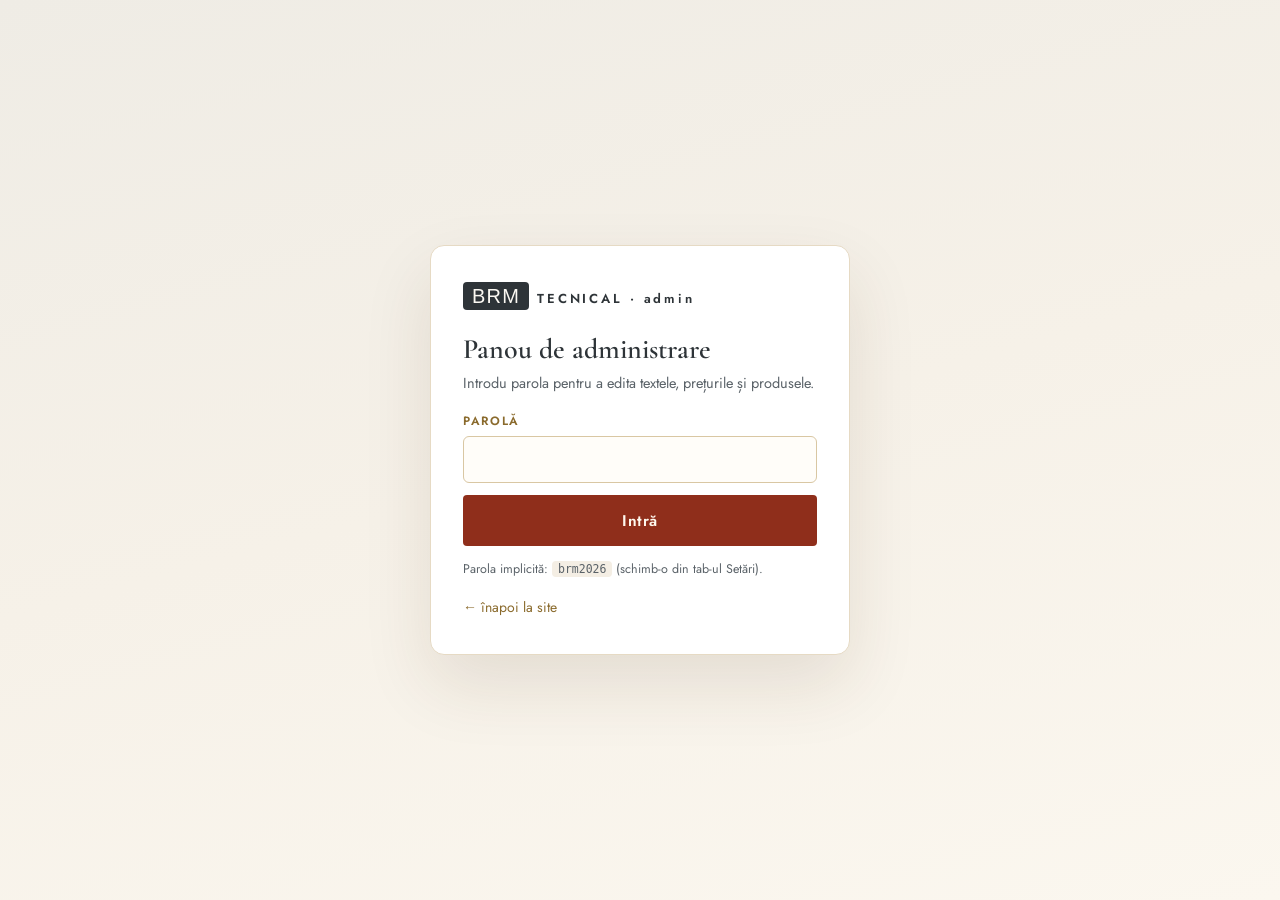
==== admin.html @ 23911bcc "Add files via upload" ====
<!DOCTYPE html>
<html lang="ro">
<head>
<meta charset="UTF-8">
<meta name="viewport" content="width=device-width, initial-scale=1.0">
<title>Admin – BRM TECNICAL</title>
<link rel="icon" type="image/png" href="images/favicon.png">
<link rel="preconnect" href="https://fonts.googleapis.com">
<link rel="preconnect" href="https://fonts.gstatic.com" crossorigin>
<link href="https://fonts.googleapis.com/css2?family=Cormorant+Garamond:ital,wght@0,500;0,600;1,500&family=Jost:wght@400;500;600&display=swap" rel="stylesheet">
<link rel="stylesheet" href="css/admin.css">
</head>
<body>

<!-- LOGIN -->
<div class="login" id="loginView">
  <div class="login-card">
    <div class="logo"><span class="logo-mark">BRM</span><span class="logo-txt">TECNICAL · admin</span></div>
    <h1>Panou de administrare</h1>
    <p class="muted">Introdu parola pentru a edita textele, prețurile și produsele.</p>
    <form id="loginForm">
      <label class="fld">
        <span>Parolă</span>
        <input type="password" id="loginPass" autocomplete="current-password" required>
      </label>
      <button class="btn" type="submit">Intră</button>
      <p class="err" id="loginErr" hidden>Parolă greșită.</p>
    </form>
    <p class="hint">Parola implicită: <code>brm2026</code> (schimb-o din tab-ul Setări).</p>
    <a class="back" href="index.html">← înapoi la site</a>
  </div>
</div>

<!-- PANOU -->
<div class="app" id="appView" hidden>
  <header class="top">
    <div class="logo"><span class="logo-mark">BRM</span><span class="logo-txt">TECNICAL · admin</span></div>
    <nav class="tabs" id="tabs">
      <button class="tab is-on" data-tab="settings">Setări</button>
      <button class="tab" data-tab="products">Produse &amp; prețuri</button>
      <button class="tab" data-tab="preview">Previzualizare</button>
    </nav>
    <div class="top-r">
      <a class="link" href="index.html" target="_blank" rel="noopener">Vezi site-ul ↗</a>
      <button class="btn-sm" id="btnLogout">Ieși</button>
    </div>
  </header>

  <main>
    <!-- SETĂRI -->
    <section class="pane is-on" id="pane-settings">
      <div class="pane-head">
        <h2>Texte &amp; setări</h2>
        <div class="pane-actions">
          <button class="btn-sm ghost" id="btnResetSettings">Resetează textele</button>
          <button class="btn-sm" id="btnSaveSettings">Salvează setările</button>
        </div>
      </div>

      <div class="grid2">
        <label class="fld"><span>Email comenzi</span><input type="email" id="s_email"></label>
        <label class="fld"><span>Oraș</span><input type="text" id="s_city"></label>
        <label class="fld"><span>Județ</span><input type="text" id="s_county"></label>
        <label class="fld"><span>Țară</span><input type="text" id="s_country"></label>
        <label class="fld"><span>Program</span><input type="text" id="s_program"></label>
        <label class="fld"><span>Preț de la (afișat)</span><input type="text" id="s_priceFrom"></label>
        <label class="fld span2"><span>Bandă sus ({email} = adresa)</span><input type="text" id="s_band"></label>
        <label class="fld span2"><span>Lead hero</span><textarea id="s_heroLead" rows="2"></textarea></label>
        <label class="fld"><span>Preview caption</span><input type="text" id="s_previewCaption"></label>
        <label class="fld"><span>Text implicit banner (nume)</span><input type="text" id="s_customNameDefault"></label>
        <label class="fld"><span>Text implicit curbat (jos)</span><input type="text" id="s_customBottomDefault"></label>
        <label class="fld"><span>Prefix subiect email</span><input type="text" id="s_orderSubjectPrefix"></label>
      </div>

      <h3>Parolă admin</h3>
      <div class="grid2">
        <label class="fld"><span>Parolă nouă</span><input type="text" id="newPass" placeholder="lasă gol ca să nu schimbi"></label>
        <div class="fld"><span>&nbsp;</span><button class="btn-sm" id="btnChangePass">Schimbă parola</button></div>
      </div>

      <h3>Export / import</h3>
      <div class="row">
        <button class="btn-sm" id="btnExport">⬇ Descarcă data.js (pentru GitHub)</button>
        <label class="btn-sm file-btn">⬆ Importă data.js<input type="file" id="importFile" accept=".js,application/json,.json" hidden></label>
        <button class="btn-sm danger" id="btnWipe">Șterge modificările locale</button>
      </div>
      <p class="hint">Modificările se salvează imediat în browser (localStorage) și se văd pe site. Pentru GitHub Pages, descarcă <code>data.js</code> și înlocuiește fișierul din repo, apoi commit.</p>
    </section>

    <!-- PRODUSE -->
    <section class="pane" id="pane-products">
      <div class="pane-head">
        <h2>Produse &amp; prețuri <span class="count" id="prodCount"></span></h2>
        <div class="pane-actions">
          <button class="btn-sm" id="btnAddProd">+ Produs nou</button>
          <button class="btn-sm" id="btnSaveProd">Salvează toate</button>
        </div>
      </div>
      <div class="prod-list" id="prodList"><!-- din JS --></div>
    </section>

    <!-- PREVIZUALIZARE -->
    <section class="pane" id="pane-preview">
      <div class="pane-head"><h2>Previzualizare rapidă</h2></div>
      <p class="muted">Așa arată personalizatorul de pe site (banner + text curbat jos). Editează textele în tab-ul Setări.</p>
      <div class="pv-box">
        <div class="pv-stage" id="pvStage">
          <img id="pvImg" src="images/coronita-model.png" alt="preview">
          <span class="pv-banner" id="pvBanner">NUMELE TĂU</span>
          <svg class="pv-curve" viewBox="0 0 1000 1000" preserveAspectRatio="xMidYMid meet" aria-hidden="true">
            <defs><path id="pvCurvePath" d="M 320,700 Q 500,860 680,700" fill="none"></path></defs>
            <text class="pv-curve-text" id="pvCurveText">
              <textPath href="#pvCurvePath" startOffset="50%" text-anchor="middle">SĂRBĂTORI FERICITE</textPath>
            </text>
          </svg>
        </div>
      </div>
    </section>
  </main>

  <div class="toast" id="toast" hidden></div>
</div>

<script src="data.js"></script>
<script src="js/admin.js"></script>
</body>
</html>
---- css/admin.css ----
/* BRM TECNICAL — panou admin */
:root{
  --ink:#2E3438;--muted:#5A6268;--red:#8F2E1B;--red-dark:#6f2314;
  --gold:#B89470;--goldtxt:#8A6A2C;--line:#E6DAC4;--line2:#D9C7A3;
  --ivory:#FBF8F2;--sand:#F4EEE4;--radius:6px;--maxw:1100px;
}
*{box-sizing:border-box}
body{
  margin:0;font-family:'Jost',sans-serif;color:var(--ink);
  background:linear-gradient(165deg,#efece5,#f6f1e8 50%,#fbf7ef);
  min-height:100vh;
}
img{max-width:100%;display:block}
code{background:var(--sand);padding:1px 6px;border-radius:4px;font-size:.92em}

.logo{display:flex;align-items:baseline;gap:8px;text-decoration:none}
.logo-mark{
  font-family:'Saira Stencil One',sans-serif;font-size:20px;
  background:var(--ink);color:var(--ivory);padding:3px 9px 2px;border-radius:4px;
  letter-spacing:.06em;
}
.logo-txt{font-weight:600;letter-spacing:.22em;font-size:13px;color:var(--ink)}

/* ---------- login ---------- */
.login{min-height:100vh;display:flex;align-items:center;justify-content:center;padding:24px}
.login-card{
  width:100%;max-width:420px;background:#fff;border:1px solid var(--line);
  border-radius:14px;padding:36px 32px;box-shadow:0 30px 70px #462d141c;
}
.login-card h1{font-family:'Cormorant Garamond',serif;font-weight:600;font-size:28px;margin:22px 0 6px}
.muted{color:var(--muted);font-size:14.5px;line-height:1.5;margin:0 0 18px}
.hint{font-size:12.5px;color:var(--muted);margin:14px 0 0;line-height:1.5}
.err{color:var(--red);font-size:13.5px;margin:8px 0 0}
.back{display:inline-block;margin-top:18px;font-size:14px;color:var(--goldtxt);text-decoration:none}
.back:hover{color:var(--red)}

.fld{display:flex;flex-direction:column;gap:6px;margin-bottom:12px}
.fld > span{font-size:12px;letter-spacing:.14em;text-transform:uppercase;color:var(--goldtxt);font-weight:600}
.fld input,.fld select,.fld textarea{
  font-family:'Jost',sans-serif;font-size:15.5px;color:var(--ink);
  border:1px solid var(--line2);border-radius:var(--radius);
  padding:11px 13px;background:#fffdf9;outline:none;transition:.2s;width:100%;
}
.fld input:focus,.fld select:focus,.fld textarea:focus{border-color:var(--red);box-shadow:0 0 0 3px #8f2e1b1a}
.fld textarea{resize:vertical}

.btn{
  display:inline-block;text-align:center;background:var(--red);color:#fff8ee;
  text-decoration:none;font-weight:600;letter-spacing:.04em;
  padding:14px 26px;border:0;border-radius:4px;font-size:15.5px;cursor:pointer;
  transition:.2s;width:100%;font-family:'Jost',sans-serif;
}
.btn:hover{background:var(--red-dark)}
.btn-sm{
  background:var(--ink);color:var(--ivory);border:0;border-radius:4px;
  padding:10px 16px;font-size:14px;font-weight:600;cursor:pointer;
  font-family:'Jost',sans-serif;transition:.2s;letter-spacing:.02em;
}
.btn-sm:hover{background:#000}
.btn-sm.ghost{background:#fff;color:var(--ink);border:1px solid var(--line2)}
.btn-sm.ghost:hover{border-color:var(--red);color:var(--red)}
.btn-sm.danger{background:#fff;color:var(--red);border:1px solid var(--red)}
.btn-sm.danger:hover{background:var(--red);color:#fff}
.file-btn{display:inline-block}
.link{font-size:14px;color:var(--goldtxt);text-decoration:none;font-weight:500}
.link:hover{color:var(--red)}

/* ---------- app ---------- */
.top{
  position:sticky;top:0;z-index:40;display:flex;align-items:center;gap:24px;
  background:rgba(251,248,242,.92);backdrop-filter:blur(10px);
  border-bottom:1px solid var(--line);padding:14px 24px;
}
.tabs{display:flex;gap:6px;margin-left:12px}
.tab{
  background:none;border:1px solid transparent;border-radius:999px;
  padding:9px 16px;font-size:14.5px;color:var(--muted);cursor:pointer;
  font-family:'Jost',sans-serif;transition:.2s;
}
.tab:hover{color:var(--ink);background:#fff}
.tab.is-on{background:var(--ink);color:var(--ivory)}
.top-r{margin-left:auto;display:flex;align-items:center;gap:14px}

main{max-width:var(--maxw);margin:0 auto;padding:32px 24px 80px}
.pane{display:none}
.pane.is-on{display:block}
.pane-head{
  display:flex;align-items:center;justify-content:space-between;gap:16px;
  flex-wrap:wrap;margin-bottom:20px;
}
.pane-head h2{font-family:'Cormorant Garamond',serif;font-weight:600;font-size:28px;margin:0}
.pane-head h3,.pane h3{font-family:'Cormorant Garamond',serif;font-size:20px;margin:28px 0 12px}
.count{font-size:14px;color:var(--muted);font-family:'Jost';font-weight:400}
.pane-actions{display:flex;gap:10px;flex-wrap:wrap}
.row{display:flex;gap:10px;flex-wrap:wrap;margin-bottom:12px}

.grid2{display:grid;grid-template-columns:1fr 1fr;gap:4px 18px}
.grid2 .span2{grid-column:span 2}

/* produse */
.prod-list{display:flex;flex-direction:column;gap:14px}
.prod{
  background:#fff;border:1px solid var(--line);border-radius:10px;
  padding:16px;display:grid;grid-template-columns:86px 1fr;gap:16px;align-items:start;
}
.prod-thumb{
  width:86px;height:86px;object-fit:contain;background:#fffefb;
  border:1px solid var(--line);border-radius:8px;padding:6px;
}
.prod-fields{display:grid;grid-template-columns:2fr 1fr 1fr;gap:10px}
.prod-fields .wide{grid-column:span 3}
.prod-fields .fld{margin:0}
.prod-tools{grid-column:span 3;display:flex;gap:8px;flex-wrap:wrap;align-items:center}
.prod-tools .spacer{flex:1}
.mini{
  background:#fff;border:1px solid var(--line2);border-radius:4px;
  padding:7px 12px;font-size:13px;cursor:pointer;font-family:'Jost';color:var(--ink);
}
.mini:hover{border-color:var(--red);color:var(--red)}
.mini.del{color:var(--red);border-color:#e0b4a8}
.mini.del:hover{background:var(--red);color:#fff;border-color:var(--red)}
.cat-hint{font-size:12px;color:var(--muted);grid-column:span 3;margin:-2px 0 0}

/* preview pane */
.pv-box{max-width:520px;margin:0 auto;background:#fff;border:1px solid var(--line);border-radius:12px;padding:26px}
.pv-stage{position:relative;width:100%;aspect-ratio:1/1;container-type:inline-size}
.pv-stage img{width:100%;height:100%;object-fit:contain;filter:drop-shadow(4px 10px 14px rgba(40,22,6,.22))}
.pv-banner{
  position:absolute;top:51%;left:14%;right:14%;transform:translateY(-50%);
  text-align:center;pointer-events:none;white-space:nowrap;overflow:hidden;text-overflow:ellipsis;
  color:#FBF8F2;font-family:'Saira Stencil One',sans-serif;
  font-size:6.8cqw;letter-spacing:.04em;line-height:1.35;
  text-shadow:0 2px 6px rgba(0,0,0,.55);
}
.pv-curve{position:absolute;inset:0;width:100%;height:100%;pointer-events:none;overflow:visible}
.pv-curve-text{
  font-family:'Saira Stencil One',sans-serif;font-size:46px;letter-spacing:.06em;
  fill:#FBF8F2;paint-order:stroke;stroke:rgba(0,0,0,.45);stroke-width:8px;stroke-linejoin:round;
}

/* toast */
.toast{
  position:fixed;bottom:26px;left:50%;transform:translateX(-50%);
  background:var(--ink);color:var(--ivory);padding:13px 22px;border-radius:6px;
  font-size:14.5px;box-shadow:0 16px 40px #00000040;z-index:100;
}

@media (max-width:800px){
  .top{flex-wrap:wrap;gap:12px}
  .tabs{order:3;width:100%;overflow:auto}
  .grid2{grid-template-columns:1fr}
  .grid2 .span2{grid-column:span 1}
  .prod{grid-template-columns:1fr}
  .prod-thumb{width:100%;height:160px}
  .prod-fields{grid-template-columns:1fr}
  .prod-fields .wide,.prod-tools,.cat-hint{grid-column:span 1}
}
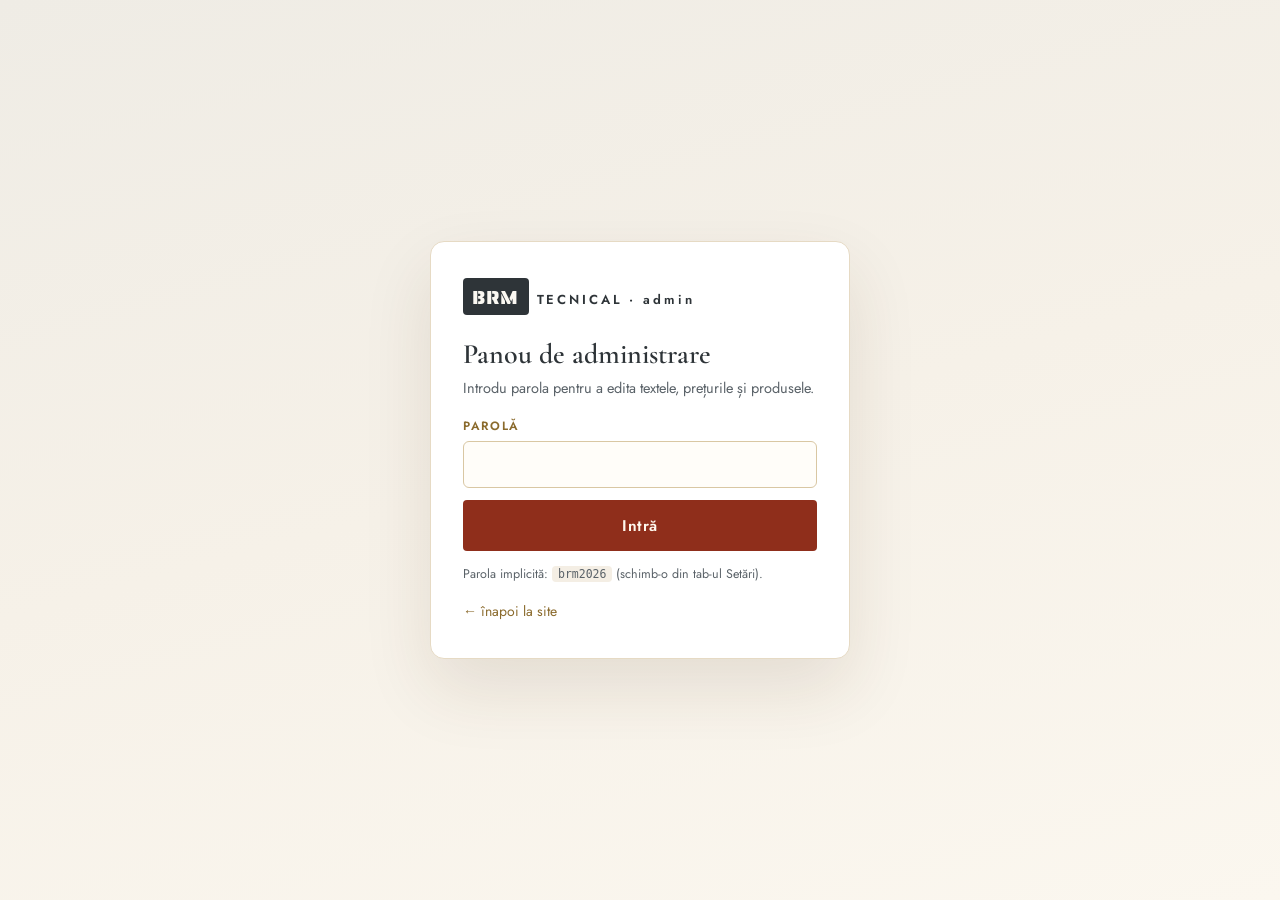
==== commit a040c9f8: "Update admin.html" ====
--- a/admin.html
+++ b/admin.html
@@ -7,7 +7,7 @@
 <link rel="icon" type="image/png" href="images/favicon.png">
 <link rel="preconnect" href="https://fonts.googleapis.com">
 <link rel="preconnect" href="https://fonts.gstatic.com" crossorigin>
-<link href="https://fonts.googleapis.com/css2?family=Cormorant+Garamond:ital,wght@0,500;0,600;1,500&family=Jost:wght@400;500;600&display=swap" rel="stylesheet">
+<link href="https://fonts.googleapis.com/css2?family=Cormorant+Garamond:ital,wght@0,500;0,600;1,500&family=Jost:wght@400;500;600&family=Saira+Stencil+One&display=swap" rel="stylesheet">
 <link rel="stylesheet" href="css/admin.css">
 </head>
 <body>
@@ -78,13 +78,21 @@
         <div class="fld"><span>&nbsp;</span><button class="btn-sm" id="btnChangePass">Schimbă parola</button></div>
       </div>
 
-      <h3>Export / import</h3>
+      <h3>Publicare online</h3>
       <div class="row">
-        <button class="btn-sm" id="btnExport">⬇ Descarcă data.js (pentru GitHub)</button>
+        <button class="btn-sm" id="btnPublish">☁ Publică online</button>
+        <button class="btn-sm ghost" id="btnToken">🔑 Token GitHub</button>
+      </div>
+      <p class="hint" id="pubStatus">Nicio publicare online încă.</p>
+      <p class="hint">„Publică online” scrie <code>data.js</code> direct în repo-ul GitHub (și urcă pozele noi în <code>images/</code>). Site-ul se actualizează singur în ~1 minut. Token-ul rămâne doar în browserul tău — nu se pune în repo.</p>
+
+      <h3>Backup manual (export / import)</h3>
+      <div class="row">
+        <button class="btn-sm ghost" id="btnExport">⬇ Descarcă data.js</button>
         <label class="btn-sm file-btn">⬆ Importă data.js<input type="file" id="importFile" accept=".js,application/json,.json" hidden></label>
         <button class="btn-sm danger" id="btnWipe">Șterge modificările locale</button>
       </div>
-      <p class="hint">Modificările se salvează imediat în browser (localStorage) și se văd pe site. Pentru GitHub Pages, descarcă <code>data.js</code> și înlocuiește fișierul din repo, apoi commit.</p>
+      <p class="hint">Modificările se salvează și în browser (localStorage), ca să le vezi imediat în previzualizare. Pentru vizitatori contează ce e publicat online.</p>
     </section>
 
     <!-- PRODUSE -->
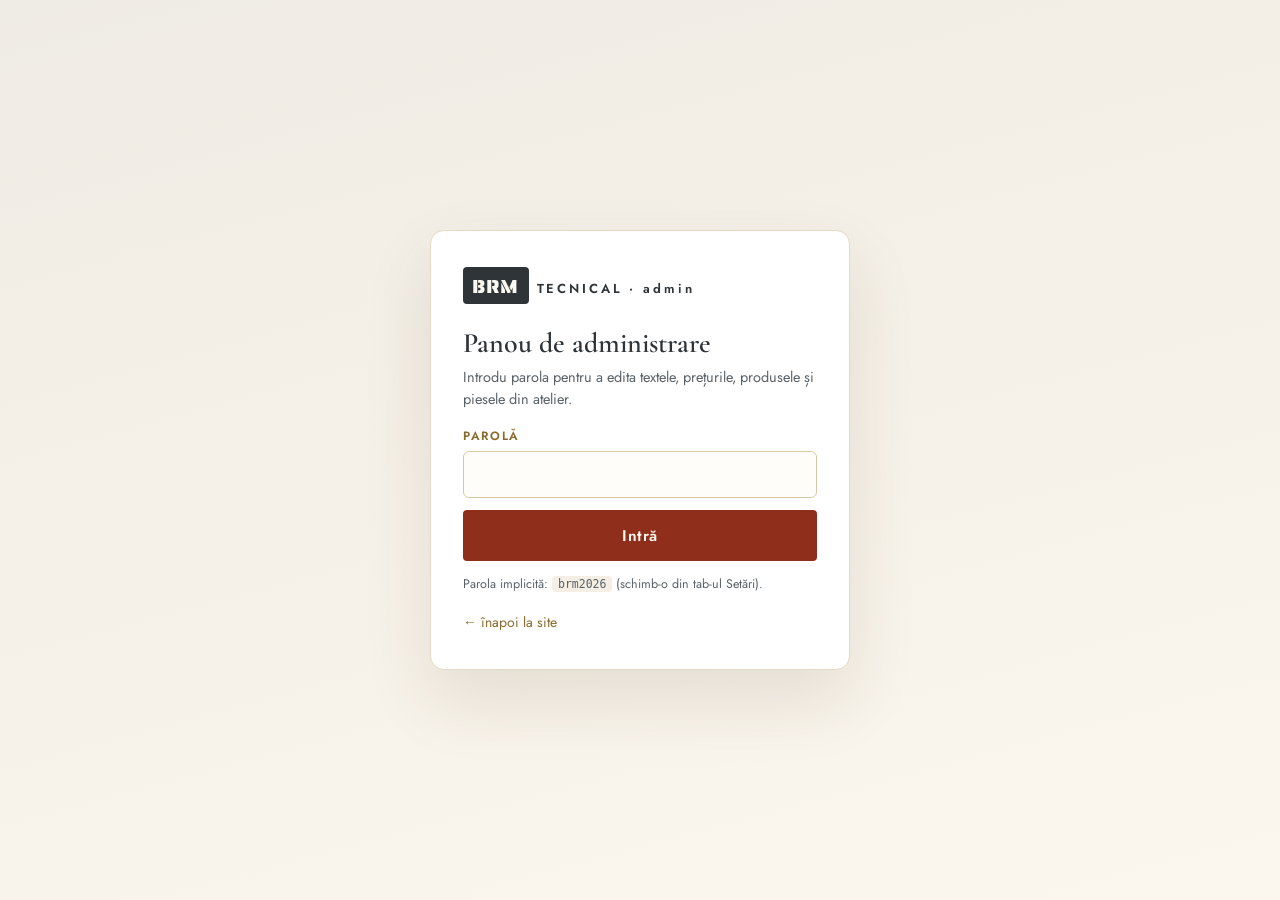
==== commit afe73fea: "Update admin.html" ====
--- a/admin.html
+++ b/admin.html
@@ -9,6 +9,33 @@
 <link rel="preconnect" href="https://fonts.gstatic.com" crossorigin>
 <link href="https://fonts.googleapis.com/css2?family=Cormorant+Garamond:ital,wght@0,500;0,600;1,500&family=Jost:wght@400;500;600&family=Saira+Stencil+One&display=swap" rel="stylesheet">
 <link rel="stylesheet" href="css/admin.css">
+<style>
+.shape-card{background:#fff;border:1px solid var(--line,#E6DAC4);border-radius:12px;padding:16px;margin-bottom:16px}
+.shape-head{display:flex;align-items:center;gap:14px;flex-wrap:wrap;margin-bottom:12px}
+.shape-head h3{font-family:'Cormorant Garamond',serif;font-size:23px;font-weight:600;margin:0;display:flex;align-items:center;gap:9px}
+.shape-head h3 span{font-size:18px;color:#B87333}
+.shape-from{font-size:13px;color:#5A6268;background:#F4EEE4;border:1px solid #E6DAC4;border-radius:999px;padding:5px 12px}
+.shape-from b{color:#8F2E1B}
+.shape-head .mini{margin-left:auto}
+.sh-base{max-width:340px;margin-bottom:14px}
+.sh-table{width:100%;border-collapse:collapse;margin-bottom:12px}
+.sh-table th{font-size:10.5px;letter-spacing:.13em;text-transform:uppercase;color:#8A6A2C;text-align:left;padding:0 8px 7px;font-weight:600}
+.sh-table td{padding:4px 8px 4px 0;vertical-align:middle}
+.sh-table td:last-child{padding-right:0;text-align:right;width:1%}
+.sh-in{width:100%;font-family:'Jost',sans-serif;font-size:14.5px;color:#2E3438;background:#FFFDF9;
+  border:1px solid #D9C7A3;border-radius:6px;padding:9px 11px;outline:none;box-sizing:border-box}
+.sh-in:focus{border-color:#8F2E1B;box-shadow:0 0 0 3px rgba(143,46,27,.12)}
+.sh-calc{font-size:14px;font-weight:600;color:#8F2E1B;white-space:nowrap}
+.sh-table .mini[disabled]{opacity:.4;cursor:not-allowed}
+.shape-card .row{align-items:center}
+.shape-card .hint{margin:0;flex:1 1 240px}
+@media(max-width:760px){
+  .sh-table thead{display:none}
+  .sh-table tr{display:grid;grid-template-columns:1fr 1fr;gap:6px;padding:10px 0;border-bottom:1px dashed #E6DAC4}
+  .sh-table td{padding:0}
+  .sh-table td:last-child{grid-column:span 2;text-align:left;width:auto}
+}
+</style>
 </head>
 <body>
 
@@ -17,7 +44,7 @@
   <div class="login-card">
     <div class="logo"><span class="logo-mark">BRM</span><span class="logo-txt">TECNICAL · admin</span></div>
     <h1>Panou de administrare</h1>
-    <p class="muted">Introdu parola pentru a edita textele, prețurile și produsele.</p>
+    <p class="muted">Introdu parola pentru a edita textele, prețurile, produsele și piesele din atelier.</p>
     <form id="loginForm">
       <label class="fld">
         <span>Parolă</span>
@@ -38,6 +65,7 @@
     <nav class="tabs" id="tabs">
       <button class="tab is-on" data-tab="settings">Setări</button>
       <button class="tab" data-tab="products">Produse &amp; prețuri</button>
+      <button class="tab" data-tab="shapes">Atelier · forme</button>
       <button class="tab" data-tab="preview">Previzualizare</button>
     </nav>
     <div class="top-r">
@@ -107,6 +135,30 @@
       <div class="prod-list" id="prodList"><!-- din JS --></div>
     </section>
 
+    <!-- ATELIER: FORME -->
+    <section class="pane" id="pane-shapes">
+      <div class="pane-head">
+        <h2>Atelier · forme, prețuri și dimensiuni</h2>
+        <div class="pane-actions">
+          <button class="btn-sm ghost" id="btnResetShapes">Resetează toate formele</button>
+          <button class="btn-sm" id="btnSaveShapes">Salvează atelierul</button>
+        </div>
+      </div>
+
+      <div class="grid2">
+        <label class="fld"><span>Cost livrare curier (lei)</span><input type="number" min="0" step="1" id="s_courier"></label>
+        <label class="fld"><span>Ambalaj cadou (lei)</span><input type="number" min="0" step="1" id="s_gift"></label>
+      </div>
+      <p class="hint">Prețul de bază este pentru dimensiunea cu multiplicatorul ×1. Celelalte dimensiuni înmulțesc prețul de bază cu multiplicatorul lor. Eticheta apare în site exact cum o scrii aici.</p>
+
+      <div id="shapeList"><!-- din JS --></div>
+
+      <div class="row">
+        <button class="btn-sm" id="btnPublish2">☁ Publică online</button>
+      </div>
+      <p class="hint">După ce modifici prețurile sau dimensiunile, apasă „Publică online” ca să se vadă pentru vizitatori.</p>
+    </section>
+
     <!-- PREVIZUALIZARE -->
     <section class="pane" id="pane-preview">
       <div class="pane-head"><h2>Previzualizare rapidă</h2></div>
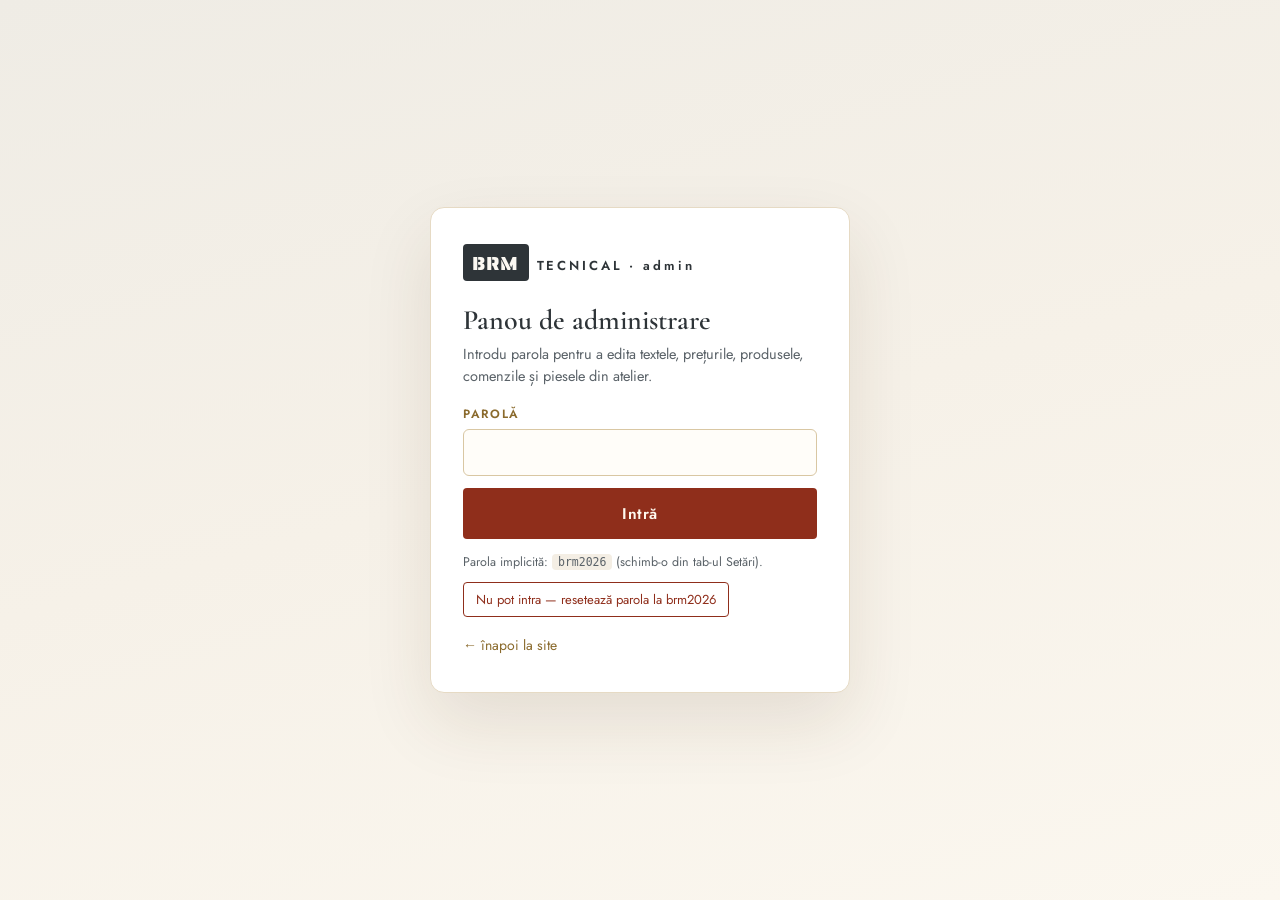
==== commit 46de9a7d: "Update admin.html" ====
--- a/admin.html
+++ b/admin.html
@@ -14,6 +14,7 @@
 .shape-head{display:flex;align-items:center;gap:14px;flex-wrap:wrap;margin-bottom:12px}
 .shape-head h3{font-family:'Cormorant Garamond',serif;font-size:23px;font-weight:600;margin:0;display:flex;align-items:center;gap:9px}
 .shape-head h3 span{font-size:18px;color:#B87333}
+.shape-head h3 .shape-label-edit{font-family:'Jost',sans-serif;font-size:18px;font-weight:600;color:#2E3438;border:1px solid #D9C7A3;border-radius:6px;padding:4px 8px;min-width:140px}
 .shape-from{font-size:13px;color:#5A6268;background:#F4EEE4;border:1px solid #E6DAC4;border-radius:999px;padding:5px 12px}
 .shape-from b{color:#8F2E1B}
 .shape-head .mini{margin-left:auto}
@@ -22,48 +23,52 @@
 .sh-table th{font-size:10.5px;letter-spacing:.13em;text-transform:uppercase;color:#8A6A2C;text-align:left;padding:0 8px 7px;font-weight:600}
 .sh-table td{padding:4px 8px 4px 0;vertical-align:middle}
 .sh-table td:last-child{padding-right:0;text-align:right;width:1%}
-.sh-in{width:100%;font-family:'Jost',sans-serif;font-size:14.5px;color:#2E3438;background:#FFFDF9;
-  border:1px solid #D9C7A3;border-radius:6px;padding:9px 11px;outline:none;box-sizing:border-box}
-.sh-in:focus{border-color:#8F2E1B;box-shadow:0 0 0 3px rgba(143,46,27,.12)}
+.sh-in{width:100%;font-family:'Jost',sans-serif;font-size:14.5px;color:#2E3438;background:#FFFDF9;border:1px solid #D9C7A3;border-radius:6px;padding:9px 11px;outline:none;box-sizing:border-box}
 .sh-calc{font-size:14px;font-weight:600;color:#8F2E1B;white-space:nowrap}
 .sh-table .mini[disabled]{opacity:.4;cursor:not-allowed}
-.shape-card .row{align-items:center}
-.shape-card .hint{margin:0;flex:1 1 240px}
+.custom-shape{border-left:4px solid #C9A227}
+.ord-table{width:100%;border-collapse:collapse;background:#fff;border:1px solid #E6DAC4;border-radius:10px;overflow:hidden}
+.ord-table th{font-size:10.5px;letter-spacing:.12em;text-transform:uppercase;color:#8A6A2C;text-align:left;padding:10px 12px;background:#F4EEE4}
+.ord-table td{padding:10px 12px;border-top:1px solid #E6DAC4;font-size:13.5px;vertical-align:top}
+.ord-table small{color:#5A6268}
+.ord-piese{max-width:280px}
+.ord-status{font-family:'Jost',sans-serif;font-size:13px;border:1px solid #D9C7A3;border-radius:6px;padding:6px 8px;background:#FFFDF9}
+.ord-guide{background:#FFFDF9;border:1px solid #E6DAC4;border-radius:10px;padding:12px 16px;margin:0 0 16px}
+.ord-guide summary{cursor:pointer;font-weight:600;font-size:14px;color:#8F2E1B}
+.ord-guide ol{margin:10px 0 6px;padding-left:20px;font-size:13.5px;line-height:1.7}
 @media(max-width:760px){
   .sh-table thead{display:none}
   .sh-table tr{display:grid;grid-template-columns:1fr 1fr;gap:6px;padding:10px 0;border-bottom:1px dashed #E6DAC4}
   .sh-table td{padding:0}
   .sh-table td:last-child{grid-column:span 2;text-align:left;width:auto}
+  .ord-table{display:block;overflow-x:auto}
 }
 </style>
 </head>
 <body>
 
-<!-- LOGIN -->
 <div class="login" id="loginView">
   <div class="login-card">
     <div class="logo"><span class="logo-mark">BRM</span><span class="logo-txt">TECNICAL · admin</span></div>
     <h1>Panou de administrare</h1>
-    <p class="muted">Introdu parola pentru a edita textele, prețurile, produsele și piesele din atelier.</p>
+    <p class="muted">Introdu parola pentru a edita textele, prețurile, produsele, comenzile și piesele din atelier.</p>
     <form id="loginForm">
-      <label class="fld">
-        <span>Parolă</span>
-        <input type="password" id="loginPass" autocomplete="current-password" required>
-      </label>
+      <label class="fld"><span>Parolă</span><input type="password" id="loginPass" autocomplete="current-password" required></label>
       <button class="btn" type="submit">Intră</button>
       <p class="err" id="loginErr" hidden>Parolă greșită.</p>
     </form>
     <p class="hint">Parola implicită: <code>brm2026</code> (schimb-o din tab-ul Setări).</p>
+    <p class="hint" style="margin-top:10px"><button type="button" class="mini" id="btnResetPass" style="color:#8F2E1B;border-color:#8F2E1B">Nu pot intra — resetează parola la brm2026</button></p>
     <a class="back" href="index.html">← înapoi la site</a>
   </div>
 </div>
 
-<!-- PANOU -->
 <div class="app" id="appView" hidden>
   <header class="top">
     <div class="logo"><span class="logo-mark">BRM</span><span class="logo-txt">TECNICAL · admin</span></div>
     <nav class="tabs" id="tabs">
       <button class="tab is-on" data-tab="settings">Setări</button>
+      <button class="tab" data-tab="comenzi">Comenzi</button>
       <button class="tab" data-tab="products">Produse &amp; prețuri</button>
       <button class="tab" data-tab="shapes">Atelier · forme</button>
       <button class="tab" data-tab="preview">Previzualizare</button>
@@ -75,16 +80,13 @@
   </header>
 
   <main>
-    <!-- SETĂRI -->
     <section class="pane is-on" id="pane-settings">
-      <div class="pane-head">
-        <h2>Texte &amp; setări</h2>
+      <div class="pane-head"><h2>Texte &amp; setări</h2>
         <div class="pane-actions">
           <button class="btn-sm ghost" id="btnResetSettings">Resetează textele</button>
           <button class="btn-sm" id="btnSaveSettings">Salvează setările</button>
         </div>
       </div>
-
       <div class="grid2">
         <label class="fld"><span>Email comenzi</span><input type="email" id="s_email"></label>
         <label class="fld"><span>Oraș</span><input type="text" id="s_city"></label>
@@ -98,80 +100,90 @@
         <label class="fld"><span>Text implicit banner (nume)</span><input type="text" id="s_customNameDefault"></label>
         <label class="fld"><span>Text implicit curbat (jos)</span><input type="text" id="s_customBottomDefault"></label>
         <label class="fld"><span>Prefix subiect email</span><input type="text" id="s_orderSubjectPrefix"></label>
+        <label class="fld span2"><span>URL Comenzi (Google Sheets Web App)</span><input type="text" id="s_ordersUrl" placeholder="https://script.google.com/macros/s/AKfycbzUvuM3P5eqMybYPTCm8_HJnzyd2lBidjR9glFpR8PyueuDBY1jKXaS07tjWIJD6wyp-g/exec"></label>
+        <label class="fld"><span>Cheie comenzi (default BRM2026)</span><input type="text" id="s_ordersKey" placeholder="BRM2026"></label>
       </div>
-
       <h3>Parolă admin</h3>
       <div class="grid2">
         <label class="fld"><span>Parolă nouă</span><input type="text" id="newPass" placeholder="lasă gol ca să nu schimbi"></label>
         <div class="fld"><span>&nbsp;</span><button class="btn-sm" id="btnChangePass">Schimbă parola</button></div>
       </div>
-
       <h3>Publicare online</h3>
       <div class="row">
         <button class="btn-sm" id="btnPublish">☁ Publică online</button>
         <button class="btn-sm ghost" id="btnToken">🔑 Token GitHub</button>
       </div>
       <p class="hint" id="pubStatus">Nicio publicare online încă.</p>
-      <p class="hint">„Publică online” scrie <code>data.js</code> direct în repo-ul GitHub (și urcă pozele noi în <code>images/</code>). Site-ul se actualizează singur în ~1 minut. Token-ul rămâne doar în browserul tău — nu se pune în repo.</p>
-
+      <p class="hint">„Publică online” scrie <code>data.js</code> direct în repo-ul GitHub (și urcă pozele noi în <code>images/</code>). Site-ul se actualizează singur în ~1 minut.</p>
       <h3>Backup manual (export / import)</h3>
       <div class="row">
         <button class="btn-sm ghost" id="btnExport">⬇ Descarcă data.js</button>
         <label class="btn-sm file-btn">⬆ Importă data.js<input type="file" id="importFile" accept=".js,application/json,.json" hidden></label>
         <button class="btn-sm danger" id="btnWipe">Șterge modificările locale</button>
       </div>
-      <p class="hint">Modificările se salvează și în browser (localStorage), ca să le vezi imediat în previzualizare. Pentru vizitatori contează ce e publicat online.</p>
     </section>
 
-    <!-- PRODUSE -->
+    <section class="pane" id="pane-comenzi">
+      <div class="pane-head"><h2>Comenzi primite</h2>
+        <div class="pane-actions">
+          <button class="btn-sm ghost" id="btnReloadOrders">↻ Reîncarcă</button>
+          <button class="btn-sm ghost" id="btnExportCsv">⬇ Export CSV</button>
+          <button class="btn-sm" id="btnAddOrderManual">+ Comandă manuală</button>
+        </div>
+      </div>
+      <p class="hint" id="ordersStatus"></p>
+      <details class="ord-guide" id="ordersGuide">
+        <summary>Cum conectezi Google Sheets pentru comenzi (o singură dată)</summary>
+        <ol>
+          <li>Deschide <a href="https://sheets.new" target="_blank" rel="noopener">sheets.new</a> → foaie nouă („Comenzi BRM”).</li>
+          <li><b>Extensions → Apps Script</b> → șterge tot → lipește codul din <code>gs/comenzi.gs</code> → Save.</li>
+          <li><b>Deploy → New deployment → Web app</b>: Execute as = <i>Me</i>, Who has access = <i>Anyone</i> → Deploy → copiază URL-ul.</li>
+          <li>Lipește URL-ul în Setări → „URL Comenzi” → Salvează setările → Publică online.</li>
+        </ol>
+        <p class="hint">Comenzile din coș se scriu automat în foaia „Comenzi” și apar aici. Comenzile trimise pe email funcționează oricum.</p>
+      </details>
+      <div id="ordersWrap"></div>
+      <h3>Comenzi salvate în acest browser</h3>
+      <div id="ordersLocal"></div>
+    </section>
+
     <section class="pane" id="pane-products">
-      <div class="pane-head">
-        <h2>Produse &amp; prețuri <span class="count" id="prodCount"></span></h2>
+      <div class="pane-head"><h2>Produse &amp; prețuri <span class="count" id="prodCount"></span></h2>
         <div class="pane-actions">
           <button class="btn-sm" id="btnAddProd">+ Produs nou</button>
           <button class="btn-sm" id="btnSaveProd">Salvează toate</button>
         </div>
       </div>
-      <div class="prod-list" id="prodList"><!-- din JS --></div>
+      <div class="prod-list" id="prodList"></div>
     </section>
 
-    <!-- ATELIER: FORME -->
     <section class="pane" id="pane-shapes">
-      <div class="pane-head">
-        <h2>Atelier · forme, prețuri și dimensiuni</h2>
+      <div class="pane-head"><h2>Atelier · forme, prețuri și dimensiuni</h2>
         <div class="pane-actions">
-          <button class="btn-sm ghost" id="btnResetShapes">Resetează toate formele</button>
+          <button class="btn-sm" id="btnAddShape">+ Formă nouă</button>
+          <button class="btn-sm ghost" id="btnResetShapes">Resetează formele implicite</button>
           <button class="btn-sm" id="btnSaveShapes">Salvează atelierul</button>
         </div>
       </div>
-
       <div class="grid2">
         <label class="fld"><span>Cost livrare curier (lei)</span><input type="number" min="0" step="1" id="s_courier"></label>
         <label class="fld"><span>Ambalaj cadou (lei)</span><input type="number" min="0" step="1" id="s_gift"></label>
       </div>
-      <p class="hint">Prețul de bază este pentru dimensiunea cu multiplicatorul ×1. Celelalte dimensiuni înmulțesc prețul de bază cu multiplicatorul lor. Eticheta apare în site exact cum o scrii aici.</p>
-
-      <div id="shapeList"><!-- din JS --></div>
-
-      <div class="row">
-        <button class="btn-sm" id="btnPublish2">☁ Publică online</button>
-      </div>
-      <p class="hint">După ce modifici prețurile sau dimensiunile, apasă „Publică online” ca să se vadă pentru vizitatori.</p>
+      <p class="hint">Prețul de bază este pentru dimensiunea cu multiplicatorul ×1. Celelalte dimensiuni înmulțesc prețul de bază.</p>
+      <div id="shapeList"></div>
+      <div class="row"><button class="btn-sm" id="btnPublish2">☁ Publică online</button></div>
     </section>
 
-    <!-- PREVIZUALIZARE -->
     <section class="pane" id="pane-preview">
       <div class="pane-head"><h2>Previzualizare rapidă</h2></div>
-      <p class="muted">Așa arată personalizatorul de pe site (banner + text curbat jos). Editează textele în tab-ul Setări.</p>
+      <p class="muted">Așa arată personalizatorul de pe site (banner + text curbat jos).</p>
       <div class="pv-box">
         <div class="pv-stage" id="pvStage">
           <img id="pvImg" src="images/coronita-model.png" alt="preview">
           <span class="pv-banner" id="pvBanner">NUMELE TĂU</span>
           <svg class="pv-curve" viewBox="0 0 1000 1000" preserveAspectRatio="xMidYMid meet" aria-hidden="true">
             <defs><path id="pvCurvePath" d="M 320,700 Q 500,860 680,700" fill="none"></path></defs>
-            <text class="pv-curve-text" id="pvCurveText">
-              <textPath href="#pvCurvePath" startOffset="50%" text-anchor="middle">SĂRBĂTORI FERICITE</textPath>
-            </text>
+            <text class="pv-curve-text" id="pvCurveText"><textPath href="#pvCurvePath" startOffset="50%" text-anchor="middle">SĂRBĂTORI FERICITE</textPath></text>
           </svg>
         </div>
       </div>
